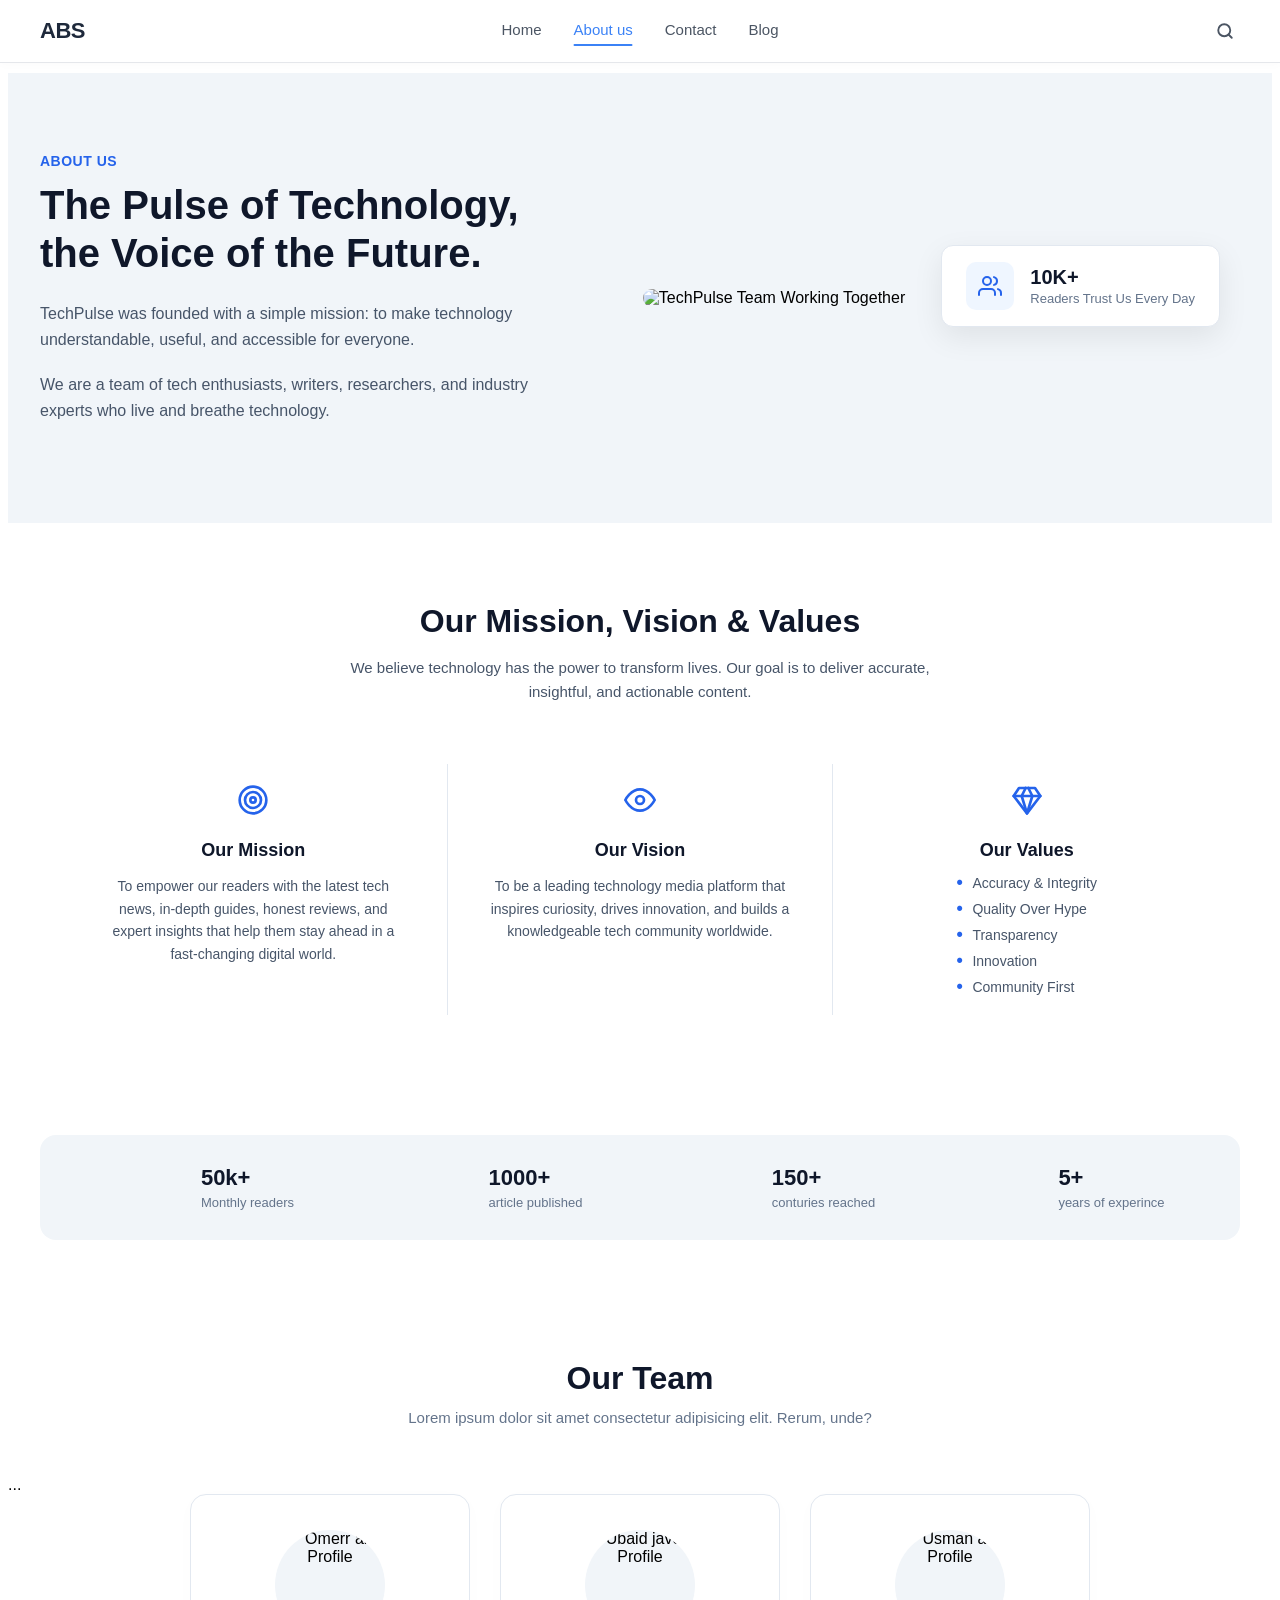
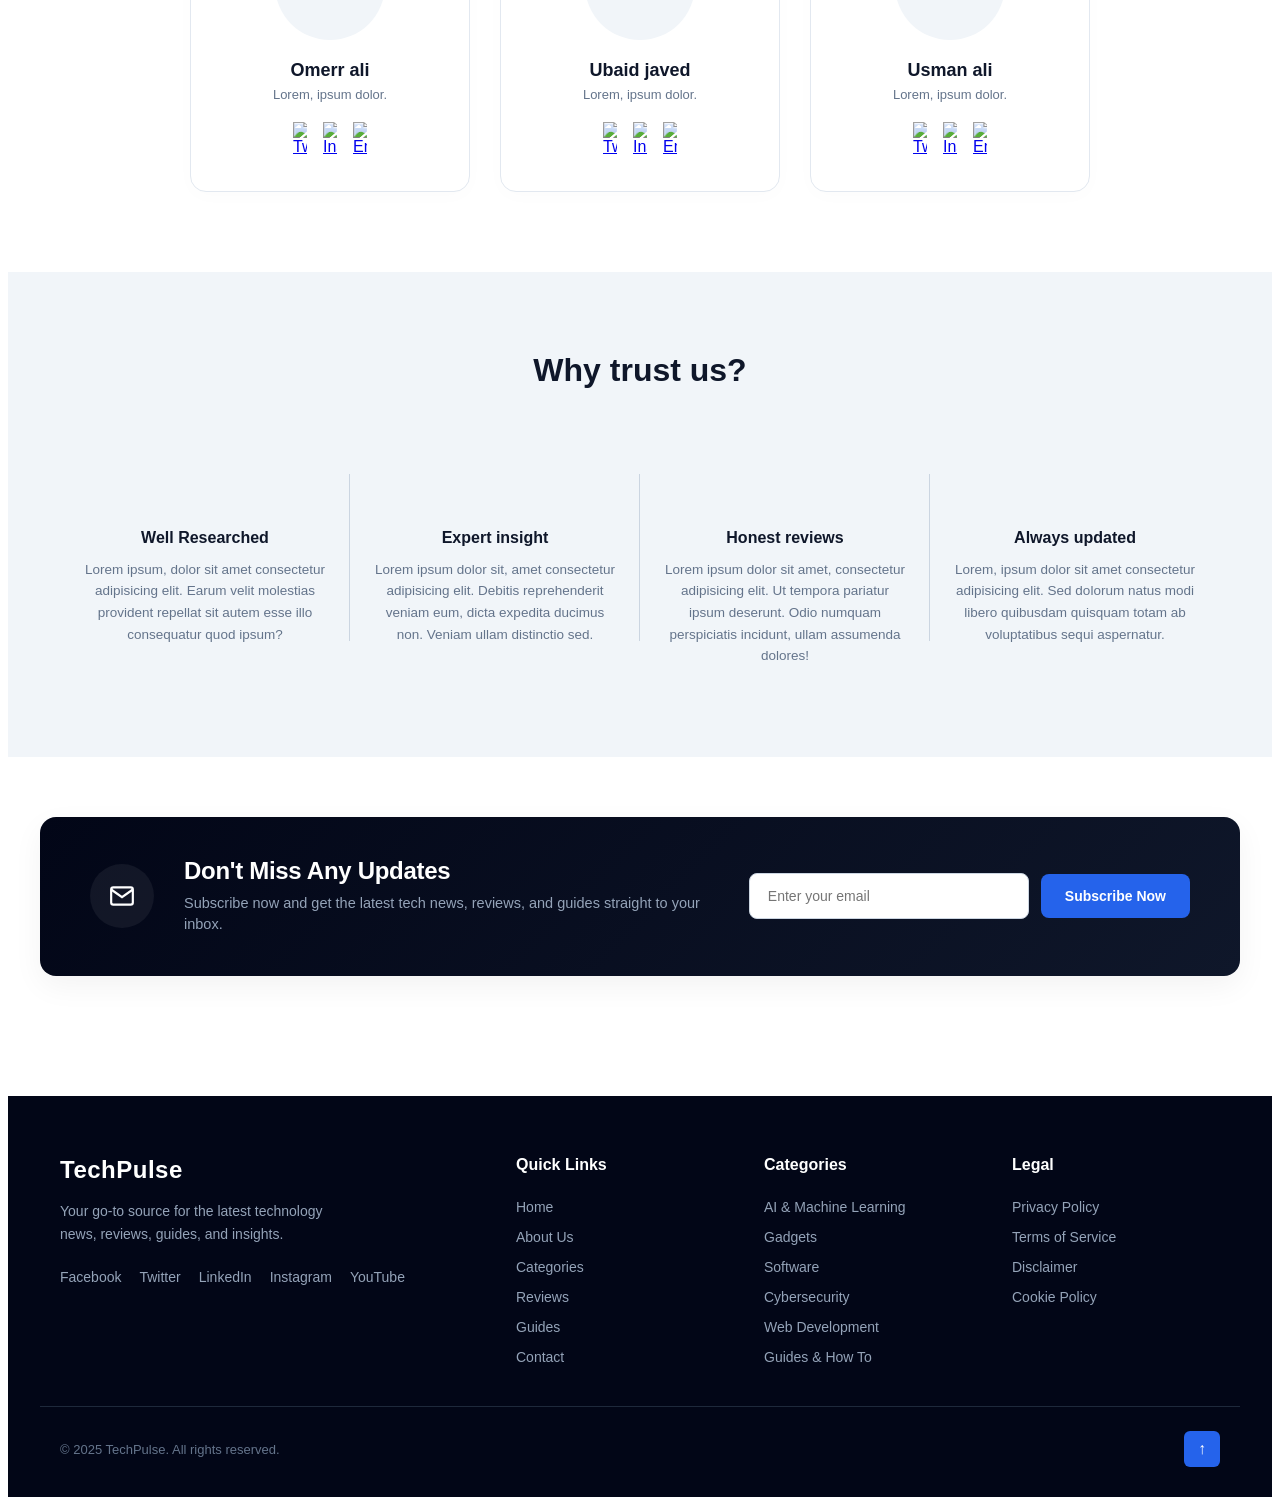
==== about.html @ 6ea07a56 "Add files via upload" ====
<!DOCTYPE html>
<html lang="en">
<head>
    <meta charset="UTF-8">
    <meta name="viewport" content="width=device-width, initial-scale=1.0">
    <title>About-section</title>
    <link rel="stylesheet" href="about.css">
     <link rel="icon" href="image/android-chrome-192x192 (1).png" type="image/png">
</head>
<body>
    <nav class="main-navbar">
    <div class="navbar-container">
        
        <div class="nav-brand">
            <span class="logo-text">ABS</span>
        </div>
        
        <div class="nav-menu">
            <a href="index.html" class="nav-link">Home</a>
            <a href="about.html" class="nav-link active-link">About us</a>
            <a href="contact.html" class="nav-link">Contact</a>
            <a href="blog.html" class="nav-link">Blog</a>
        </div>
        
        <div class="nav-search">
            <button class="search-btn" aria-label="Search">
                <svg xmlns="http://www.w3.org/2000/svg" width="18" height="18" viewBox="0 0 24 24" fill="none" stroke="currentColor" stroke-width="2.5" stroke-linecap="round" stroke-linejoin="round"><circle cx="11" cy="11" r="8"></circle><line x1="21" y1="21" x2="16.65" y2="16.65"></line></svg>
            </button>
        </div>

    </div>
</nav>

<section class="about-section">
    <div class="about-container">
        
        <div class="about-content">
            <span class="about-subtitle">About Us</span>
            <h2 class="about-title">The Pulse of Technology, the Voice of the Future.</h2>
            
            <p class="about-text">
                TechPulse was founded with a simple mission: to make technology understandable, useful, and accessible for everyone.
            </p>
            <p class="about-text">
                We are a team of tech enthusiasts, writers, researchers, and industry experts who live and breathe technology.
            </p>
            
            <!-- ARROW ICON WALA ANCHOR TAG YAHAN SE REMOVE KR DIYA HAI -->
        </div>

        <div class="about-media">
            <img src="image/Metting.png" alt="TechPulse Team Working Together" class="about-main-img">
            
            <div class="trust-card">
                <div class="card-icon-box">
                    <svg xmlns="http://www.w3.org/2000/svg" width="24" height="24" viewBox="0 0 24 24" fill="none" stroke="#2563eb" stroke-width="2" stroke-linecap="round" stroke-linejoin="round"><path d="M17 21v-2a4 4 0 0 0-4-4H5a4 4 0 0 0-4 4v2"></path><circle cx="9" cy="7" r="4"></circle><path d="M23 21v-2a4 4 0 0 0-3-3.87"></path><path d="M16 3.13a4 4 0 0 1 0 7.75"></path></svg>
                </div>
                <div class="card-info">
                    <h3 class="card-stat">10K+</h3>
                    <p class="card-msg">Readers Trust Us Every Day</p>
                </div>
            </div>
        </div>

    </div>
</section>
<section class="values-section">
    
    <div class="values-header">
        <h3 class="section-main-title">Our Mission, Vision & Values</h3>
        <p class="section-subtitle">We believe technology has the power to transform lives. Our goal is to deliver accurate, insightful, and actionable content.</p>
    </div>

    <div class="values-grid">
        
        <div class="value-card">
            <div class="value-icon-box">
                <svg xmlns="http://www.w3.org/2000/svg" width="32" height="32" viewBox="0 0 24 24" fill="none" stroke="#2563eb" stroke-width="2" stroke-linecap="round" stroke-linejoin="round"><circle cx="12" cy="12" r="10"></circle><circle cx="12" cy="12" r="6"></circle><circle cx="12" cy="12" r="2"></circle></svg>
            </div>
            <h4 class="value-card-title">Our Mission</h4>
            <p class="value-card-desc">To empower our readers with the latest tech news, in-depth guides, honest reviews, and expert insights that help them stay ahead in a fast-changing digital world.</p>
        </div>

        <div class="value-card border-sides">
            <div class="value-icon-box">
                <svg xmlns="http://www.w3.org/2000/svg" width="32" height="32" viewBox="0 0 24 24" fill="none" stroke="#2563eb" stroke-width="2" stroke-linecap="round" stroke-linejoin="round"><path d="M1 12s4-8 11-8 11 8 11 8-4 8-11 8-11-8-11-8z"></path><circle cx="12" cy="12" r="3"></circle></svg>
            </div>
            <h4 class="value-card-title">Our Vision</h4>
            <p class="value-card-desc">To be a leading technology media platform that inspires curiosity, drives innovation, and builds a knowledgeable tech community worldwide.</p>
        </div>

        <div class="value-card">
            <div class="value-icon-box">
                <svg xmlns="http://www.w3.org/2000/svg" width="32" height="32" viewBox="0 0 24 24" fill="none" stroke="#2563eb" stroke-width="2" stroke-linecap="round" stroke-linejoin="round"><path d="M6 3h12l4 6-10 13L2 9z"></path><path d="M11 3 8 9l4 13 4-13-3-6"></path><path d="M2 9h20"></path></svg>
            </div>
            <h4 class="value-card-title">Our Values</h4>
            <ul class="value-list">
                <li>Accuracy & Integrity</li>
                <li>Quality Over Hype</li>
                <li>Transparency</li>
                <li>Innovation</li>
                <li>Community First</li>
            </ul>
        </div>

    </div>
</section>
 <div class="stats-bar-container">
    
    <div class="stat-box">
        <img src="image/work.gif" width="67" alt="">
        <div class="stat-info">
            <h4>50k+</h4>
            <p>Monthly readers</p>
        </div>
    </div>
    
    <div class="stat-box">
        <img src="image/profile.gif" width="67" alt="">
        <div class="stat-info">
            <h4>1000+</h4>
            <p>article published</p>
        </div>
    </div>

    <div class="stat-box">
        <img src="image/emerging-industries.gif" width="67" alt="">
        <div class="stat-info">
            <h4>150+</h4>
            <p>conturies reached</p>
        </div>
    </div>
    
    <div class="stat-box">
        <img src="image/calendar.gif" width="67" alt="">
        <div class="stat-info">
            <h4>5+</h4>
            <p>years of experince</p>
        </div>
    </div>

</div>
 <section class="team-section">
    
    <div class="team-header">
        <h3>Our Team</h3>
        <p>Lorem ipsum dolor sit amet consectetur adipisicing elit. Rerum, unde?</p>
    </div>
...
    <div class="team-grid">
        
        <div class="member-card">
            <div class="profile-img-box">
                <img src="image/spider1.jpeg" alt="Omerr ali Profile">
            </div>
            <h4 class="member-name">Omerr ali</h4>
            <p class="member-role">Lorem, ipsum dolor.</p>
            
            <div class="social-links">
                <a href="#"><img src="image/twitter.png" alt="Twitter"></a>
                <a href="#"><img src="image/instagram.png" alt="Instagram"></a>
                <a href="#"><img src="image/envelope-dot.png" alt="Email"></a>
            </div>
        </div>

        <div class="member-card">
            <div class="profile-img-box">
                <img src="image/spider2.jpeg" alt="Ubaid javed Profile">
            </div>
            <h4 class="member-name">Ubaid javed</h4>
            <p class="member-role">Lorem, ipsum dolor.</p>
            
            <div class="social-links">
                <a href="#"><img src="image/twitter.png" alt="Twitter"></a>
                <a href="#"><img src="image/instagram.png" alt="Instagram"></a>
                <a href="#"><img src="image/envelope-dot.png" alt="Email"></a>
            </div>
        </div>

        <div class="member-card">
            <div class="profile-img-box">
                <img src="image/spider3.jpeg" alt="Usman ali Profile">
            </div>
            <h4 class="member-name">Usman ali</h4>
            <p class="member-role">Lorem, ipsum dolor.</p>
            
            <div class="social-links">
                <a href="#"><img src="image/twitter.png" alt="Twitter"></a>
                <a href="#"><img src="image/instagram.png" alt="Instagram"></a>
                <a href="#"><img src="image/envelope-dot.png" alt="Email"></a>
            </div>
        </div>

    </div>
</section>
 <section class="trust-section">
    
    <div class="trust-header">
        <h2>Why trust us?</h2>
    </div>

    <div class="trust-grid">
        
        <div class="trust-card-item">
            <div class="trust-icon-box">
                <img src="image/market-research.gif" width="56" alt="">
            </div>
            <h5>Well Researched</h5>
            <p>Lorem ipsum, dolor sit amet consectetur adipisicing elit. Earum velit molestias provident repellat sit autem esse illo consequatur quod ipsum?</p>
        </div>

        <div class="trust-card-item">
            <div class="trust-icon-box">
                <img src="image/insight.gif" width="56" alt="">
            </div>
            <h5>Expert insight</h5>
            <p>Lorem ipsum dolor sit, amet consectetur adipisicing elit. Debitis reprehenderit veniam eum, dicta expedita ducimus non. Veniam ullam distinctio sed.</p>
        </div>

        <div class="trust-card-item">
            <div class="trust-icon-box">
                <img src="image/thumbs-up.gif" width="56" alt="">
            </div>
            <h5>Honest reviews</h5>
            <p>Lorem ipsum dolor sit amet, consectetur adipisicing elit. Ut tempora pariatur ipsum deserunt. Odio numquam perspiciatis incidunt, ullam assumenda dolores!</p>
        </div>

        <div class="trust-card-item">
            <div class="trust-icon-box">
                <img src="image/updated.gif" width="56" alt="">
            </div>
            <h5>Always updated</h5>
            <p>Lorem, ipsum dolor sit amet consectetur adipisicing elit. Sed dolorum natus modi libero quibusdam quisquam totam ab voluptatibus sequi aspernatur.</p>
        </div>

    </div>
</section>
<section class="footer-cta-section">
    <div class="cta-banner-box">
        
        <div class="cta-icon-holder">
            <svg viewBox="0 0 24 24" width="26" height="26" fill="none" stroke="currentColor" stroke-width="2">
                <path d="M4 4h16c1.1 0 2 .9 2 2v12c0 1.1-.9 2-2 2H4c-1.1 0-2-.9-2-2V6c0-1.1.9-2 2-2z" />
                <polyline points="22,6 12,13 2,6" />
            </svg>
        </div>

        <div class="cta-text-content">
            <h3>Don't Miss Any Updates</h3>
            <p>Subscribe now and get the latest tech news, reviews, and guides straight to your inbox.</p>
        </div>

        <form action="#" class="cta-inline-form">
            <input type="email" placeholder="Enter your email" required>
            <button type="submit">Subscribe Now</button>
        </form>

    </div>
</section>
 <footer class="site-footer">
  <div class="footer-container">
    
    <div class="footer-column footer-brand">
      <h2 class="footer-logo">TechPulse</h2>
      <p class="footer-desc">Your go-to source for the latest technology news, reviews, guides, and insights.</p>
      <div class="footer-socials">
        <a href="#" aria-label="Facebook">Facebook</a>
        <a href="#" aria-label="Twitter">Twitter</a>
        <a href="#" aria-label="LinkedIn">LinkedIn</a>
        <a href="#" aria-label="Instagram">Instagram</a>
        <a href="#" aria-label="YouTube">YouTube</a>
      </div>
    </div>

    <div class="footer-column">
      <h3 class="footer-title">Quick Links</h3>
      <ul class="footer-links">
        <li><a href="#">Home</a></li>
        <li><a href="#">About Us</a></li>
        <li><a href="#">Categories</a></li>
        <li><a href="#">Reviews</a></li>
        <li><a href="#">Guides</a></li>
        <li><a href="#">Contact</a></li>
      </ul>
    </div>

    <div class="footer-column">
      <h3 class="footer-title">Categories</h3>
      <ul class="footer-links">
        <li><a href="#">AI & Machine Learning</a></li>
        <li><a href="#">Gadgets</a></li>
        <li><a href="#">Software</a></li>
        <li><a href="#">Cybersecurity</a></li>
        <li><a href="#">Web Development</a></li>
        <li><a href="#">Guides & How To</a></li>
      </ul>
    </div>

    <div class="footer-column">
      <h3 class="footer-title">Legal</h3>
      <ul class="footer-links">
        <li><a href="#">Privacy Policy</a></li>
        <li><a href="#">Terms of Service</a></li>
        <li><a href="#">Disclaimer</a></li>
        <li><a href="#">Cookie Policy</a></li>
      </ul>
    </div>

  </div>

  <hr class="footer-divider">

  <div class="footer-bottom">
    <p class="footer-copyright">&copy; 2025 TechPulse. All rights reserved.</p>
    <a href="#" class="scroll-top-btn">&uparrow;</a>
  </div>
</footer>
</body>
</html
---- about.css ----
/* ================= NAVBAR SECTION (FIXED & CENTERED) ================= */
.main-navbar {
    width: 100%;
    background-color: #ffffff;
    padding: 16px 0;
    border-bottom: 1px solid #e5e7eb;
    position: fixed;       
    top: 0;
    left: 0;
    z-index: 1000;         
    box-shadow: 0 2px 10px rgba(0, 0, 0, 0.02);
}

.navbar-container {
    max-width: 1200px;
    margin: 0 auto;
    display: flex;
    align-items: center;
    justify-content: space-between; 
    padding: 0 20px;
    font-family: sans-serif;
}

.nav-brand {
    display: flex;
    align-items: center;
}

.logo-text {
    font-size: 22px;
    font-weight: 700;
    color: #1e293b;
    letter-spacing: -0.5px;
}

.nav-menu {
    display: flex;
    align-items: center;
    gap: 32px; 
    position: absolute;
    left: 50%;
    transform: translateX(-50%); 
}

.nav-menu .nav-link {
    color: #4b5563;
    text-decoration: none;
    font-size: 15px;
    font-weight: 500;
    position: relative;
    padding-bottom: 4px;
    display: inline-block;
    transition: color 0.2s ease;
}

.nav-menu .nav-link:hover {
    color: #3b82f6; 
}

.nav-link.active-link {
    color: #3b82f6;
}

.nav-link.active-link::after {
    content: '';
    position: absolute;
    bottom: -4px;
    left: 0;
    width: 100%;
    height: 2px;
    background-color: #3b82f6; 
    border-radius: 2px;
}

.nav-search {
    display: flex;
    align-items: center;
}

.search-btn {
    background: none;
    border: none;
    color: #4b5563;
    cursor: pointer;
    padding: 6px;
    display: flex;
    align-items: center;
    justify-content: center;
    transition: color 0.2s;
}

.search-btn:hover {
    color: #1e293b;
}

body {
    padding-top: 65px; 
}

@media (max-width: 680px) {
    .nav-menu {
        position: static;
        transform: none;
        gap: 16px;
    }
}

/* ================= 1st SECTION: ABOUT US (MODERATE GREY) ================= */
.about-section {
    width: 100%;
    padding: 80px 0;
    background-color: #f1f5f9; /* section separation ke liye perfect color */
    font-family: 'Segoe UI', Tahoma, Geneva, Verdana, sans-serif;
    box-sizing: border-box;
}

.about-container {
    max-width: 1200px;
    margin: 0 auto;
    padding: 0 20px;
    display: grid;
    grid-template-columns: 1fr 1.1fr; 
    gap: 60px;
    align-items: center;
}

.about-content {
    display: flex;
    flex-direction: column;
}

.about-subtitle {
    color: #2563eb;
    font-size: 14px;
    font-weight: 600;
    text-transform: uppercase;
    letter-spacing: 0.5px;
    margin-bottom: 12px;
}

.about-title {
    font-size: 40px;
    font-weight: 700;
    color: #0f172a;
    line-height: 1.2;
    margin: 0 0 24px 0;
}

.about-text {
    font-size: 16px;
    color: #475569;
    line-height: 1.6;
    margin: 0 0 20px 0;
}

.about-btn {
    align-self: flex-start;
    background-color: #2563eb;
    color: #ffffff;
    text-decoration: none;
    font-size: 15px;
    font-weight: 600;
    padding: 14px 28px;
    border-radius: 8px;
    display: flex;
    align-items: center;
    gap: 8px;
    margin-top: 10px;
    transition: background-color 0.2s ease, transform 0.2s ease;
}

.about-btn:hover {
    background-color: #1d4ed8;
    transform: translateY(-1px);
}

.about-media {
    position: relative;
    display: inline-block;
}

.about-main-img {
    width: 100%;
    height: auto;
    border-radius: 16px; 
    display: block;
    object-fit: cover;
}

.trust-card {
    position: absolute;
    bottom: -20px;
    right: 20px;
    background-color: #ffffff;
    border-radius: 12px;
    padding: 16px 24px;
    display: flex;
    align-items: center;
    gap: 16px;
    box-shadow: 0 10px 30px rgba(0, 0, 0, 0.08); 
    border: 1px solid #e2e8f0;
}

.card-icon-box {
    background-color: #eff6ff;
    width: 48px;
    height: 48px;
    border-radius: 10px;
    display: flex;
    align-items: center;
    justify-content: center;
}

.card-info {
    display: flex;
    flex-direction: column;
}

.card-stat {
    font-size: 20px;
    font-weight: 700;
    color: #0f172a;
    margin: 0;
}

.card-msg {
    font-size: 13px;
    color: #64748b;
    margin: 2px 0 0 0;
    white-space: nowrap;
}

@media (max-width: 992px) {
    .about-container {
        grid-template-columns: 1fr; 
        gap: 50px;
    }
    .about-title {
        font-size: 32px;
    }
    .trust-card {
        bottom: -15px;
        right: 15px;
    }
}

@media (max-width: 480px) {
    .trust-card {
        position: static;
        margin-top: 20px;
        width: 100%;
        justify-content: flex-start;
    }
}

/* ================= 2nd SECTION: VALUES (WHITE) ================= */
.values-section {
    width: 100%;
    padding: 80px 0;
    background-color: #ffffff; 
    font-family: 'Segoe UI', Tahoma, Geneva, Verdana, sans-serif;
    box-sizing: border-box;
}

.values-section * {
    box-sizing: border-box;
}

.values-header {
    text-align: center;
    max-width: 650px;
    margin: 0 auto 60px auto;
    padding: 0 20px;
}

.section-main-title {
    font-size: 32px;
    font-weight: 700;
    color: #0f172a;
    margin: 0 0 16px 0;
}

.section-subtitle {
    font-size: 15px;
    color: #475569;
    line-height: 1.6;
    margin: 0;
}

.values-grid {
    max-width: 1200px;
    margin: 0 auto;
    display: grid;
    grid-template-columns: 1fr 1fr 1fr; 
    padding: 0 20px;
}

.value-card {
    display: flex;
    flex-direction: column;
    align-items: center;
    text-align: center;
    padding: 20px 40px;
}

.value-card.border-sides {
    border-left: 1px solid #e2e8f0;
    border-right: 1px solid #e2e8f0;
}

.value-icon-box {
    margin-bottom: 24px;
    display: flex;
    align-items: center;
    justify-content: center;
}

.value-card-title {
    font-size: 18px;
    font-weight: 700;
    color: #0f172a;
    margin: 0 0 14px 0;
}

.value-card-desc {
    font-size: 14px;
    color: #475569;
    line-height: 1.6;
    margin: 0;
}

.value-list {
    list-style: none;
    padding: 0;
    margin: 0;
    display: flex;
    flex-direction: column;
    align-items: flex-start; 
    gap: 10px;
}

.value-list li {
    font-size: 14px;
    color: #475569;
    font-weight: 500;
    position: relative;
    padding-left: 16px;
}

.value-list li::before {
    content: "•";
    color: #2563eb;
    font-weight: bold;
    font-size: 18px;
    position: absolute;
    left: 0;
    top: -3px;
}

@media (max-width: 912px) {
    .values-grid {
        grid-template-columns: 1fr; 
        gap: 40px;
    }
    .value-card {
        padding: 20px;
    }
    .value-card.border-sides {
        border-left: none;
        border-right: none;
        border-top: 1px solid #e2e8f0;
        border-bottom: 1px solid #e2e8f0;
        padding: 40px 20px;
    }
    .value-list {
        align-items: center; 
    }
}

/* ================= 3rd SECTION: STATS BAR (MODERATE GREY) ================= */
.stats-bar-container {
    max-width: 1200px;
    margin: 40px auto;
    background-color: #f1f5f9; /* Separated section tone */
    border-radius: 16px;       
    padding: 30px 24px;        
    display: flex;             
    align-items: center;
    justify-content: space-between; 
    box-sizing: border-box;
    font-family: 'Segoe UI', Tahoma, Geneva, Verdana, sans-serif;
}

.stats-bar-container * {
    box-sizing: border-box;
}

.stat-box {
    display: flex;
    align-items: center;       
    gap: 12px;                 
    flex: 1;                   
    justify-content: center;   
}

.stat-info {
    display: flex;
    flex-direction: column;
}

.stat-info h4 {
    font-size: 22px;           
    font-weight: 700;
    color: #0f172a;
    margin: 0;
    line-height: 1.2;
}

.stat-info p {
    font-size: 13px;
    color: #64748b;
    margin: 3px 0 0 0;
    white-space: nowrap;       
}

@media (max-width: 992px) {
    .stats-bar-container {
        display: grid;
        grid-template-columns: 1fr 1fr; 
        gap: 32px;
        padding: 40px;
    }
    .stat-box {
        justify-content: flex-start; 
    }
}

@media (max-width: 580px) {
    .stats-bar-container {
        grid-template-columns: 1fr; 
        gap: 28px;
        padding: 30px;
    }
}

/* ================= 4th SECTION: TEAM (WHITE) ================= */
.team-section {
    width: 100%;
    padding: 80px 0;
    background-color: #ffffff; 
    font-family: 'Segoe UI', Tahoma, Geneva, Verdana, sans-serif;
    box-sizing: border-box;
}

.team-section * {
    box-sizing: border-box;
}

.team-header {
    text-align: center;
    max-width: 600px;
    margin: 0 auto 50px auto;
    padding: 0 20px;
}

.team-header h3 {
    font-size: 32px;
    font-weight: 700;
    color: #0f172a;
    margin: 0 0 12px 0;
}

.team-header p {
    font-size: 15px;
    color: #64748b;
    margin: 0;
}

.team-grid {
    max-width: 1200px;
    margin: 0 auto;
    padding: 0 20px;
    display: flex;
    justify-content: center;
    align-items: center;
    gap: 30px; 
}

.member-card {
    background-color: #ffffff;
    border: 1px solid #e2e8f0;
    border-radius: 16px;       
    padding: 35px 24px;
    display: flex;
    flex-direction: column;
    align-items: center;
    text-align: center;
    flex: 1;
    max-width: 280px;          
    box-shadow: 0 4px 20px rgba(0, 0, 0, 0.015);
    transition: transform 0.3s ease, box-shadow 0.3s ease;
}

.member-card:hover {
    transform: translateY(-5px); 
    box-shadow: 0 12px 30px rgba(0, 0, 0, 0.04);
}

.profile-img-box {
    width: 110px;
    height: 110px;
    border-radius: 50%;        
    overflow: hidden;          
    margin-bottom: 20px;
    background-color: #f1f5f9;
    display: flex;
    align-items: center;
    justify-content: center;
}

.profile-img-box img {
    width: 100%;
    height: 100%;
    object-fit: cover;         
}

.member-name {
    font-size: 18px;
    font-weight: 700;
    color: #0f172a;
    margin: 0 0 6px 0;
}

.member-role {
    font-size: 13px;
    color: #64748b;
    margin: 0 0 20px 0;
}

.social-links {
    display: flex;
    align-items: center;
    gap: 16px;                 
}

.social-links a {
    display: flex;
    align-items: center;
    justify-content: center;
    transition: opacity 0.2s ease;
}

.social-links a:hover {
    opacity: 0.7;             
}

.social-links img {
    width: 14px;               
    height: auto;
    object-fit: contain;
}

@media (max-width: 868px) {
    .team-grid {
        flex-direction: column; 
        gap: 30px;
    }
    .member-card {
        width: 100%;
        max-width: 320px;
    }
}

/* ================= 5th SECTION: WHY TRUST US (MODERATE GREY) ================= */
.trust-section {
    width: 100%;
    padding: 80px 0;
    background-color: #f1f5f9; /* Clear section division */
    font-family: 'Segoe UI', Tahoma, Geneva, Verdana, sans-serif;
    box-sizing: border-box;
}

.trust-section * {
    box-sizing: border-box;
}

.trust-header {
    text-align: center;
    margin-bottom: 50px;
}

.trust-header h2 {
    font-size: 32px;
    font-weight: 700;
    color: #0f172a;
    margin: 0;
}

.trust-grid {
    max-width: 1200px;
    margin: 0 auto;
    display: grid;
    grid-template-columns: repeat(4, 1fr); 
    padding: 0 20px;
}

.trust-card-item {
    display: flex;
    flex-direction: column;
    align-items: center;       
    text-align: center;
    padding: 10px 24px;
    position: relative;
}

.trust-card-item:not(:last-child)::after {
    content: '';
    position: absolute;
    right: 0;
    top: 15%;
    width: 1px;
    height: 70%;
    background-color: #cbd5e1; 
}

.trust-icon-box {
    margin-bottom: 20px;
    display: flex;
    align-items: center;
    justify-content: center;
    height: 60px;              
}

.trust-card-item h5 {
    font-size: 16px;
    font-weight: 700;
    color: #0f172a;
    margin: 0 0 12px 0;
}

.trust-card-item p {
    font-size: 13.5px;
    color: #64748b;
    line-height: 1.6;
    margin: 0;
}

@media (max-width: 992px) {
    .trust-grid {
        grid-template-columns: 1fr 1fr; 
        gap: 40px 20px;
    }
    .trust-card-item::after {
        display: none; 
    }
}

@media (max-width: 580px) {
    .trust-grid {
        grid-template-columns: 1fr; 
        gap: 40px;
    }
    .trust-card-item {
        padding: 0 10px;
    }
}

/* ================= 6th SECTION: CTA NEWSLETTER BANNER ================= */
.footer-cta-section {
    width: 100%;
    padding: 60px 0;
    background-color: #ffffff;
    font-family: 'Segoe UI', Tahoma, Geneva, Verdana, sans-serif;
    box-sizing: border-box;
}

.footer-cta-section * {
    box-sizing: border-box;
}

.cta-banner-box {
    max-width: 1200px;
    margin: 0 auto;
    background: linear-gradient(135deg, #020617 0%, #0f172a 100%); 
    border-radius: 16px;        
    padding: 40px 50px;
    display: flex;              
    align-items: center;
    justify-content: space-between;
    gap: 30px;
    box-shadow: 0 10px 30px rgba(0, 0, 0, 0.05);
}

.cta-icon-holder {
    background-color: rgba(255, 255, 255, 0.06); 
    color: #ffffff;
    width: 64px;
    height: 64px;
    border-radius: 50%;         
    display: flex;
    align-items: center;
    justify-content: center;
    flex-shrink: 0;             
}

.cta-text-content {
    flex: 1;                    
}

.cta-text-content h3 {
    font-size: 24px;
    font-weight: 700;
    color: #ffffff;
    margin: 0 0 8px 0;
    letter-spacing: -0.3px;
}

.cta-text-content p {
    font-size: 14.5px;
    color: #94a3b8;             
    line-height: 1.5;
    margin: 0;
}

.cta-inline-form {
    display: flex;
    align-items: center;
    gap: 12px;                  
    flex-shrink: 0;
}

.cta-inline-form input[type="email"] {
    width: 280px;
    background-color: #ffffff;
    border: 1px solid #cbd5e1;
    border-radius: 8px;
    padding: 14px 18px;
    font-size: 14px;
    color: #0f172a;
    outline: none;
    transition: border-color 0.2s ease, box-shadow 0.2s ease;
}

.cta-inline-form input[type="email"]:focus {
    border-color: #3b82f6;      
    box-shadow: 0 0 0 3px rgba(59, 130, 246, 0.15);
}

.cta-inline-form button {
    background-color: #2563eb;  
    color: #ffffff;
    font-size: 14px;
    font-weight: 600;
    border: none;
    border-radius: 8px;
    padding: 14px 24px;
    cursor: pointer;
    white-space: nowrap;        
    transition: background-color 0.2s ease, transform 0.2s ease;
}

.cta-inline-form button:hover {
    background-color: #1d4ed8;
    transform: translateY(-1px);
}

@media (max-width: 992px) {
    .cta-banner-box {
        flex-direction: column; 
        align-items: flex-start; 
        padding: 40px;
        gap: 24px;
    }
    .cta-inline-form {
        width: 100%;            
    }
    .cta-inline-form input[type="email"] {
        flex: 1;                
    }
}

@media (max-width: 520px) {
    .cta-inline-form {
        flex-direction: column; 
        align-items: stretch;
    }
    .cta-inline-form input[type="email"] {
        width: 100%;
    }
}

/* ================= MODERN SITE FOOTER ================= */
.site-footer {
    width: 100%;
    background-color: #020617; 
    color: #ffffff;
    padding: 60px 0 30px 0;
    font-family: 'Segoe UI', Tahoma, Geneva, Verdana, sans-serif;
    box-sizing: border-box;
    margin-top: 60px;
}

.site-footer * {
    box-sizing: border-box;
}

.footer-container {
    max-width: 1200px;
    margin: 0 auto;
    display: grid;
    grid-template-columns: 2fr 1fr 1fr 1fr; 
    gap: 40px;
    padding: 0 20px;
}

.footer-column {
    display: flex;
    flex-direction: column;
}

.footer-brand {
    display: flex;
    flex-direction: column;
    gap: 16px;
}

.footer-logo {
    font-size: 24px;
    font-weight: 700;
    color: #ffffff;
    margin: 0;
    letter-spacing: 0.5px;
}

.footer-desc {
    font-size: 14px;
    color: #94a3b8;
    line-height: 1.6;
    margin: 0;
    max-width: 280px;
}

.footer-socials {
    display: flex;
    gap: 18px;
    margin-top: 8px;
}

.footer-socials a {
    color: #94a3b8;
    font-size: 14px;
    text-decoration: none;
    transition: color 0.2s ease;
}

.footer-socials a:hover {
    color: #3b82f6; 
}

.footer-title {
    font-size: 16px;
    font-weight: 600;
    color: #ffffff;
    margin: 0 0 24px 0;
}

.footer-links {
    list-style: none;
    padding: 0;
    margin: 0;
    display: flex;
    flex-direction: column;
    gap: 12px;
}

.footer-links a {
    color: #94a3b8;
    text-decoration: none;
    font-size: 14px;
    transition: color 0.2s ease, padding-left 0.2s ease;
}

.footer-links a:hover {
    color: #ffffff;
    padding-left: 2px; 
}

.footer-divider {
    border: none;
    border-top: 1px solid #1e293b;
    max-width: 1200px;
    margin: 40px auto 24px auto;
}

.footer-bottom {
    max-width: 1200px;
    margin: 0 auto;
    padding: 0 20px;
    display: flex;
    justify-content: space-between;
    align-items: center;
}

.footer-copyright {
    font-size: 13px;
    color: #64748b;
    margin: 0;
}

.scroll-top-btn {
    background-color: #2563eb;
    color: #ffffff;
    width: 36px;
    height: 36px;
    border-radius: 6px;
    display: flex;
    align-items: center;
    justify-content: center;
    text-decoration: none;
    font-size: 16px;
    font-weight: bold;
    transition: background-color 0.2s ease;
}

.scroll-top-btn:hover {
    background-color: #1d4ed8;
}

/* ================= GLOBAL RESPONSIVE MEDIA QUERIES ================= */
@media (max-width: 1024px) {
    .trending-grid {
        grid-template-columns: repeat(2, 1fr);
    }
}

@media (max-width: 992px) {
    .main-layout-container {
        flex-direction: column;
    }
    .blog-sidebar {
        max-width: 100%;
        width: 100%;
    }
    .why-us-container {
        flex-direction: column;
        align-items: flex-start;
        gap: 40px;
    }
    .why-us-info-left {
        max-width: 100%;
    }
    .why-us-features-right {
        width: 100%;
        grid-template-columns: repeat(2, 1fr);
        gap: 30px;
    }
    .footer-container {
        grid-template-columns: 1fr 1fr;
        gap: 40px;
    }
}

@media (max-width: 768px) {
    .article-row {
        flex-direction: column;
        align-items: flex-start;
        gap: 16px;
    }
    .article-image-box {
        width: 100%;
        height: 200px;
    }
    .categories-grid {
        flex-wrap: wrap;
    }
    .category-card {
        min-width: 140px;
    }
    .cta-banner-box {
        flex-direction: column;
        text-align: center;
        padding: 30px 20px;
    }
    .cta-inline-form {
        flex-direction: column;
        width: 100%;
    }
    .cta-inline-form input,
    .cta-inline-form button {
        width: 100%;
    }
}

@media (max-width: 640px) {
    .trending-grid {
        grid-template-columns: 1fr;
    }
}

@media (max-width: 576px) {
    .footer-container {
        grid-template-columns: 1fr;
        gap: 32px;
    }
    
    .footer-bottom {
        flex-direction: column-reverse;
        gap: 16px;
        text-align: center;
    }
}

@media (max-width: 480px) {
    .why-us-features-right {
        grid-template-columns: 1fr;
    }
}
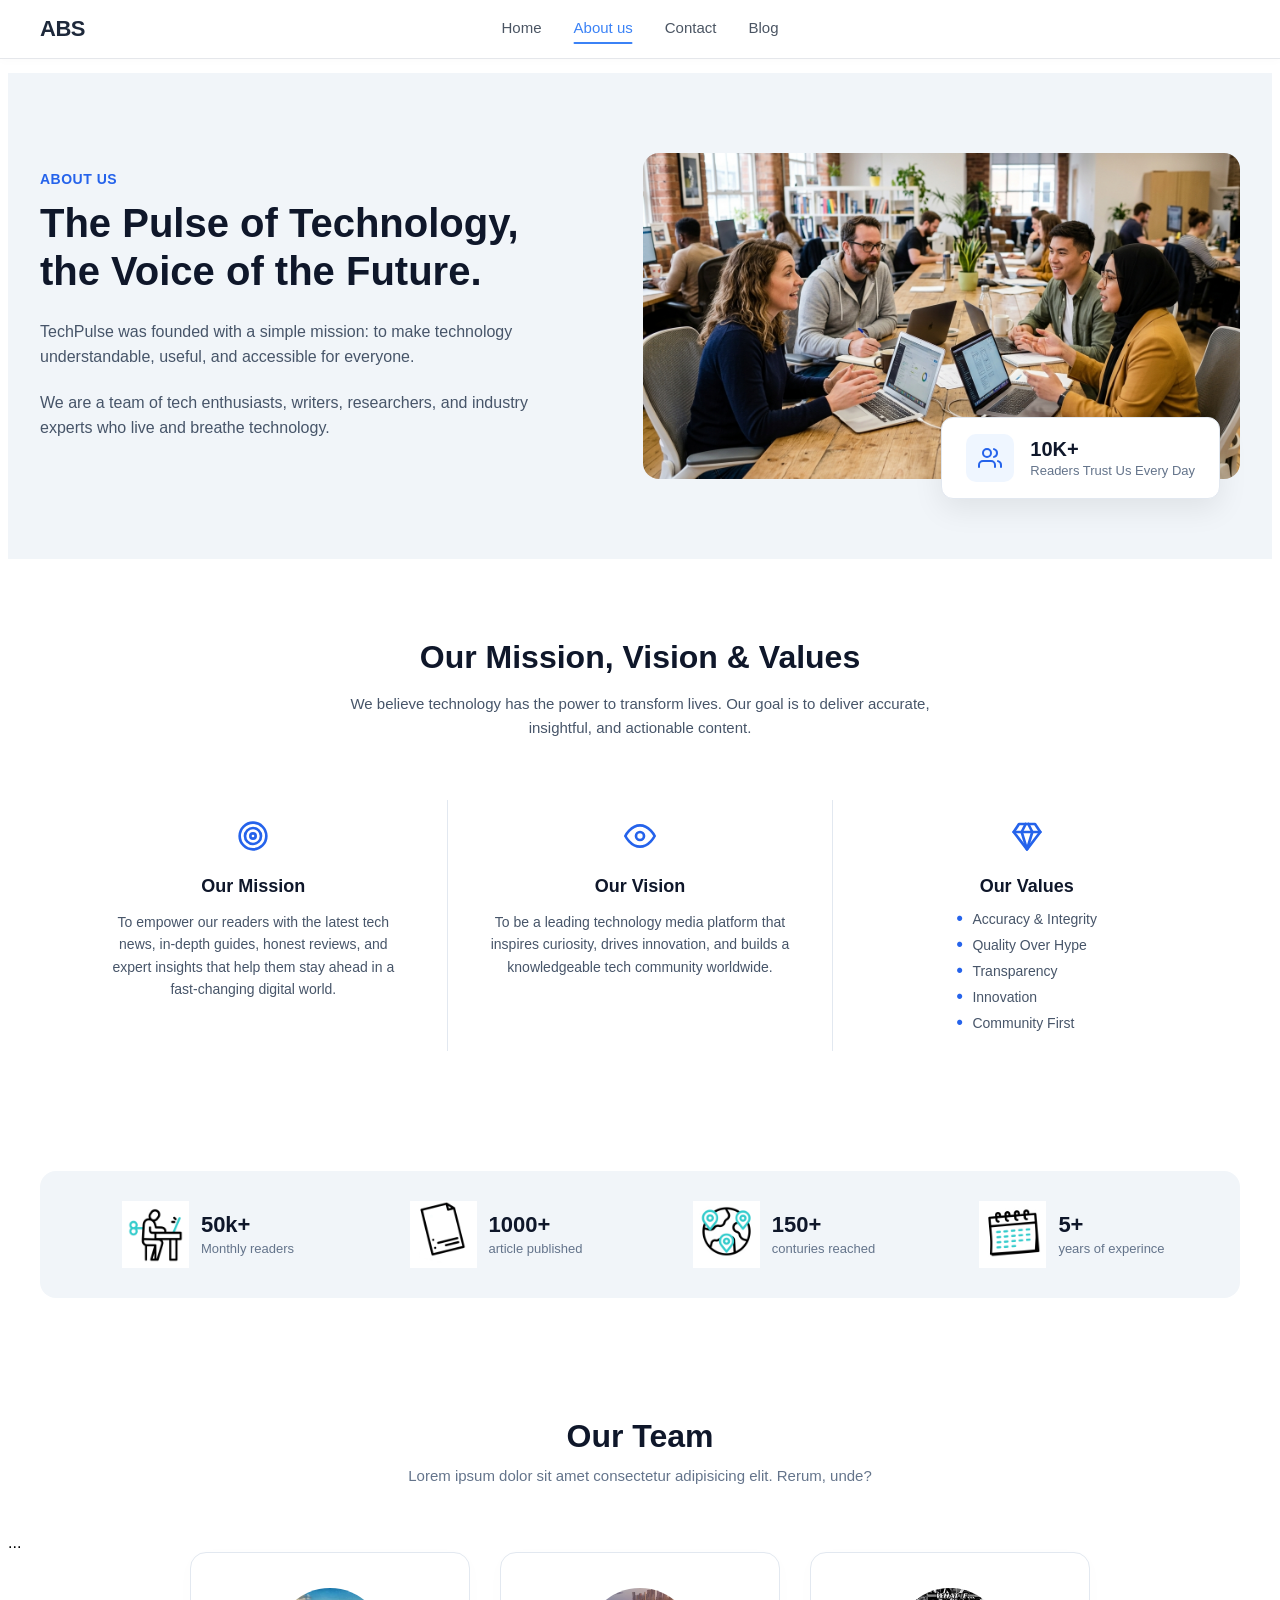
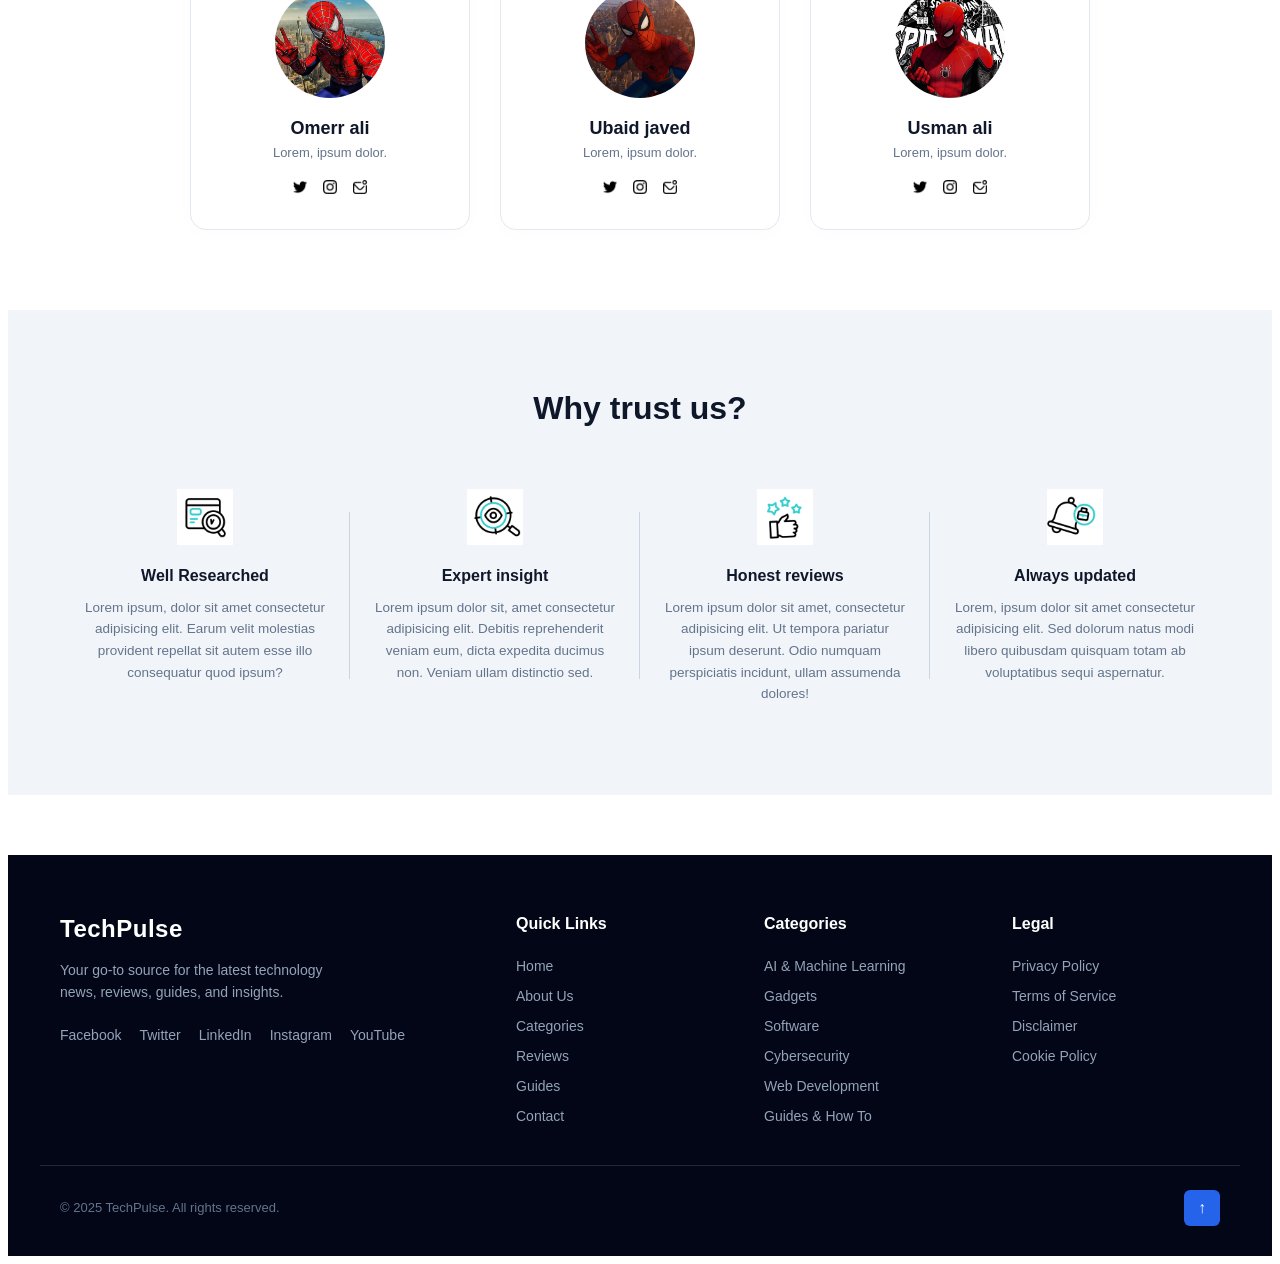
==== commit d7d9c2d9: "Add files via upload" ====
--- a/about.html
+++ b/about.html
@@ -15,22 +15,22 @@
             <span class="logo-text">ABS</span>
         </div>
         
-        <div class="nav-menu">
-            <a href="index.html" class="nav-link">Home</a>
+        <!-- Hamburger Button -->
+        <button class="hamburger-btn" id="hamburgerBtn" aria-label="Toggle menu">
+            <span></span>
+            <span></span>
+            <span></span>
+        </button>
+        
+        <div class="nav-menu" id="navMenu">
+            <a href="index.html" class="nav-link ">Home</a>
             <a href="about.html" class="nav-link active-link">About us</a>
             <a href="contact.html" class="nav-link">Contact</a>
             <a href="blog.html" class="nav-link">Blog</a>
         </div>
-        
-        <div class="nav-search">
-            <button class="search-btn" aria-label="Search">
-                <svg xmlns="http://www.w3.org/2000/svg" width="18" height="18" viewBox="0 0 24 24" fill="none" stroke="currentColor" stroke-width="2.5" stroke-linecap="round" stroke-linejoin="round"><circle cx="11" cy="11" r="8"></circle><line x1="21" y1="21" x2="16.65" y2="16.65"></line></svg>
-            </button>
-        </div>
 
     </div>
 </nav>
-
 <section class="about-section">
     <div class="about-container">
         
@@ -235,28 +235,7 @@
 
     </div>
 </section>
-<section class="footer-cta-section">
-    <div class="cta-banner-box">
-        
-        <div class="cta-icon-holder">
-            <svg viewBox="0 0 24 24" width="26" height="26" fill="none" stroke="currentColor" stroke-width="2">
-                <path d="M4 4h16c1.1 0 2 .9 2 2v12c0 1.1-.9 2-2 2H4c-1.1 0-2-.9-2-2V6c0-1.1.9-2 2-2z" />
-                <polyline points="22,6 12,13 2,6" />
-            </svg>
-        </div>
-
-        <div class="cta-text-content">
-            <h3>Don't Miss Any Updates</h3>
-            <p>Subscribe now and get the latest tech news, reviews, and guides straight to your inbox.</p>
-        </div>
-
-        <form action="#" class="cta-inline-form">
-            <input type="email" placeholder="Enter your email" required>
-            <button type="submit">Subscribe Now</button>
-        </form>
-
-    </div>
-</section>
+
  <footer class="site-footer">
   <div class="footer-container">
     
@@ -315,5 +294,14 @@
     <a href="#" class="scroll-top-btn">&uparrow;</a>
   </div>
 </footer>
+<script>
+    const hamburgerBtn = document.getElementById('hamburgerBtn');
+    const navMenu = document.getElementById('navMenu');
+
+    hamburgerBtn.addEventListener('click', () => {
+        hamburgerBtn.classList.toggle('active');
+        navMenu.classList.toggle('active');
+    });
+</script>
 </body>
 </html
--- a/about.css
+++ b/about.css
@@ -1014,4 +1014,161 @@
     .why-us-features-right {
         grid-template-columns: 1fr;
     }
+}
+/* ================= MOBILE RESPONSIVENESS (Screens below 768px) ================= */
+@media (max-width: 768px) {
+    
+    /* 1. Navbar ko mobile par vertical ya scrollable banayein */
+    .navbar-container {
+        flex-direction: column;
+        gap: 10px;
+        text-align: center;
+    }
+    
+    .nav-menu {
+        flex-direction: column;
+        gap: 15px;
+    }
+
+    /* 2. Hero Section Layout (Image ko text ke neeche le aayein aur center karein) */
+    .hero-container {
+        flex-direction: column-reverse; /* Image upar/neeche adjust karne ke liye */
+        text-align: center;
+        padding: 20px;
+    }
+
+    .hero-container img {
+        width: 100%; /* Mobile par image screen ke mutabiq auto-size ho jaye */
+        max-width: 350px;
+        height: auto;
+        margin: 0 auto;
+    }
+
+    /* 3. Grids ko single column mein badlein (Trending, Categories, Featured) */
+    .trending-grid, 
+    .categories-grid, 
+    .featured-grid,
+    .why-us-features-right {
+        grid-template-columns: 1fr !important; /* Ek line mein ek hi card dikhega */
+        gap: 20px;
+    }
+
+    /* 4. Main Layout Container (Left posts aur Right sidebar ko ek ke neeche ek karein) */
+    .blog-main-layout-grid,
+    .main-layout-container {
+        grid-template-columns: 1fr !important;
+        flex-direction: column;
+    }
+
+    /* 5. Article Rows (Jo image aur text baray laptop par barabar mein the, mobile par upar-neeche ho jayein) */
+    .article-row,
+    .blog-post-card {
+        flex-direction: column;
+    }
+
+    .article-image-box, 
+    .blog-card-image {
+        width: 100% !important;
+        height: 200px;
+    }
+    
+    .article-image-box img, 
+    .blog-card-image img {
+        width: 100%;
+        height: 100%;
+        object-fit: cover;
+    }
+
+    /* 6. Footer Columns */
+    .footer-container {
+        grid-template-columns: 1fr !important;
+        text-align: center;
+        gap: 30px;
+    }
+}
+/* ==========================================
+   MOBILE NAVBAR & HAMBURGER STYLING
+   ========================================== */
+
+/* Desktop par hamburger button hide rahega */
+.hamburger-btn {
+    display: none;
+    flex-direction: column;
+    justify-content: space-between;
+    width: 28px;
+    height: 20px;
+    background: transparent;
+    border: none;
+    cursor: pointer;
+    padding: 0;
+    z-index: 1000;
+}
+
+.hamburger-btn span {
+    width: 100%;
+    height: 3px;
+    background-color: #333;
+    border-radius: 3px;
+    transition: all 0.3s ease-in-out;
+}
+
+/* Mobile Screens (768px se choti screens ke liye) */
+@media screen and (max-width: 768px) {
+    .navbar-container {
+        display: flex !important;
+        flex-direction: row !important; /* Side by side layega */
+        justify-content: space-between !important; /* Logo left par, Menu icon right par */
+        align-items: center !important;
+        padding: 10px 20px;
+        position: relative;
+    }
+
+    /* ABS logo left par fix rahega */
+    .nav-brand {
+        margin: 0;
+    }
+
+    /* Hamburger icon ko Right side par dikhana hai */
+    .hamburger-btn {
+        display: flex !important;
+    }
+
+    /* Click karne par jo Menu open hoga */
+    .nav-menu {
+        display: none;
+        flex-direction: column;
+        position: absolute;
+        top: 100%;
+        left: 0;
+        width: 100%;
+        background-color: #ffffff;
+        padding: 15px 0;
+        box-shadow: 0px 8px 16px rgba(0, 0, 0, 0.1);
+        z-index: 999;
+        text-align: center;
+    }
+
+    .nav-menu .nav-link {
+        padding: 12px 0;
+        display: block;
+        width: 100%;
+    }
+
+    /* Open Hone Par Menu Dikhana */
+    .nav-menu.active {
+        display: flex;
+    }
+
+    /* Animated Cross (X) Effect */
+    .hamburger-btn.active span:nth-child(1) {
+        transform: translateY(8.5px) rotate(45deg);
+    }
+
+    .hamburger-btn.active span:nth-child(2) {
+        opacity: 0;
+    }
+
+    .hamburger-btn.active span:nth-child(3) {
+        transform: translateY(-8.5px) rotate(-45deg);
+    }
 }
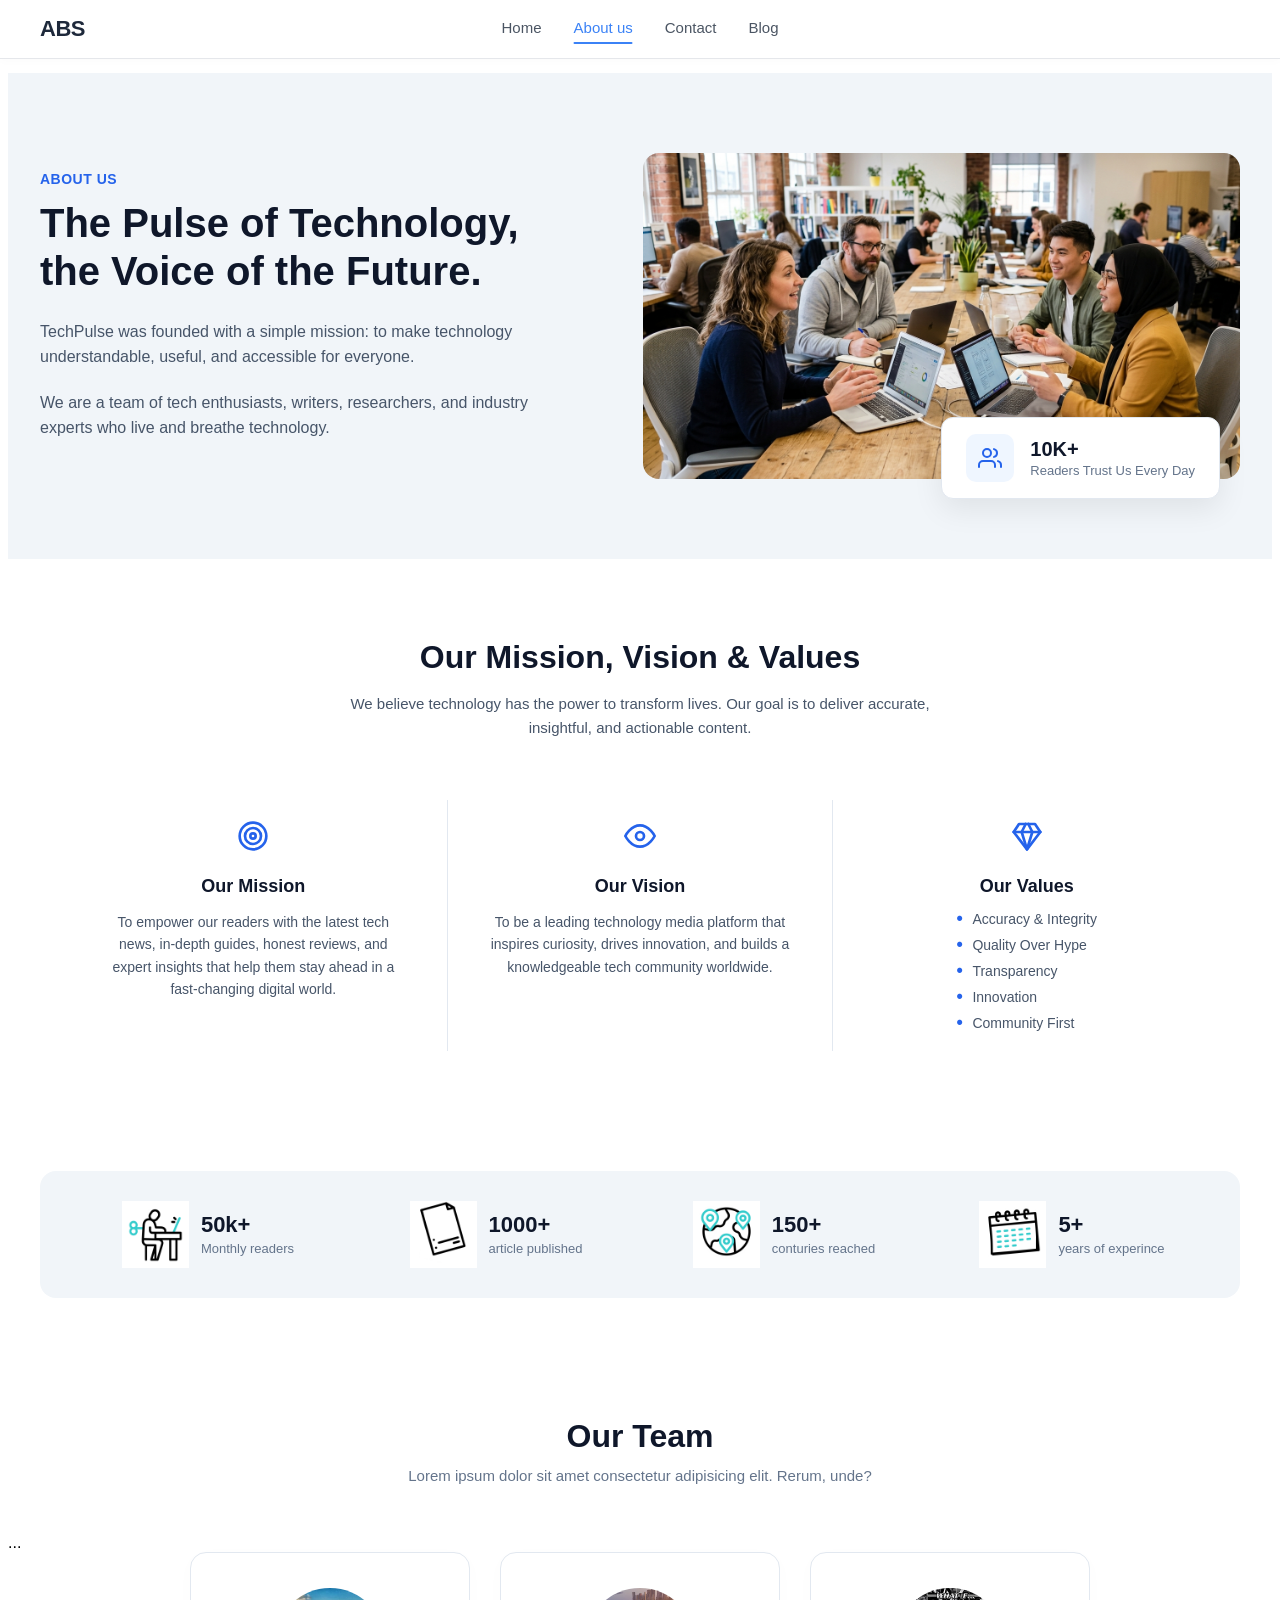
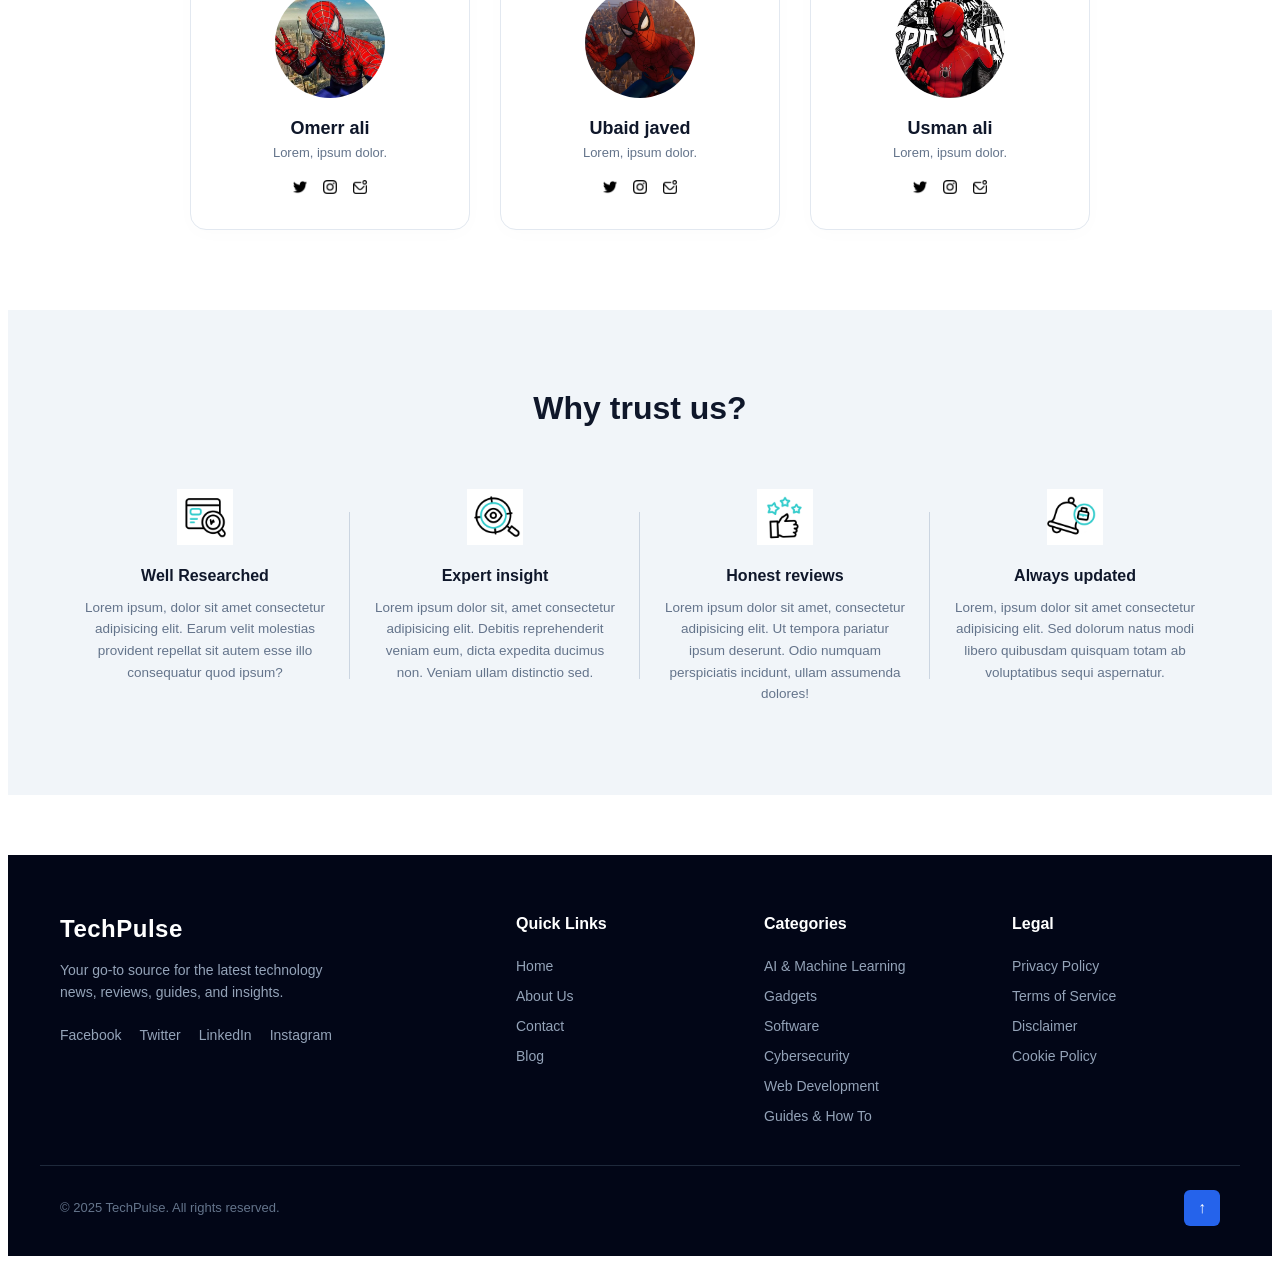
==== commit c1d53862: "Add files via upload" ====
--- a/about.html
+++ b/about.html
@@ -242,24 +242,24 @@
     <div class="footer-column footer-brand">
       <h2 class="footer-logo">TechPulse</h2>
       <p class="footer-desc">Your go-to source for the latest technology news, reviews, guides, and insights.</p>
+      
+      <!-- Social Links with IDs -->
       <div class="footer-socials">
-        <a href="#" aria-label="Facebook">Facebook</a>
-        <a href="#" aria-label="Twitter">Twitter</a>
-        <a href="#" aria-label="LinkedIn">LinkedIn</a>
-        <a href="#" aria-label="Instagram">Instagram</a>
-        <a href="#" aria-label="YouTube">YouTube</a>
+        <a href="#" id="social-facebook" aria-label="Facebook">Facebook</a>
+        <a href="#" id="social-twitter" aria-label="Twitter">Twitter</a>
+        <a href="#" id="social-linkedin" aria-label="LinkedIn">LinkedIn</a>
+        <a href="#" id="social-instagram" aria-label="Instagram">Instagram</a>
       </div>
     </div>
 
+    <!-- Updated 4 Clickable Quick Links -->
     <div class="footer-column">
       <h3 class="footer-title">Quick Links</h3>
       <ul class="footer-links">
-        <li><a href="#">Home</a></li>
-        <li><a href="#">About Us</a></li>
-        <li><a href="#">Categories</a></li>
-        <li><a href="#">Reviews</a></li>
-        <li><a href="#">Guides</a></li>
-        <li><a href="#">Contact</a></li>
+        <li><a href="index.html">Home</a></li>
+        <li><a href="about.html">About Us</a></li>
+        <li><a href="contact.html">Contact</a></li>
+        <li><a href="blog.html">Blog</a></li>
       </ul>
     </div>
 
